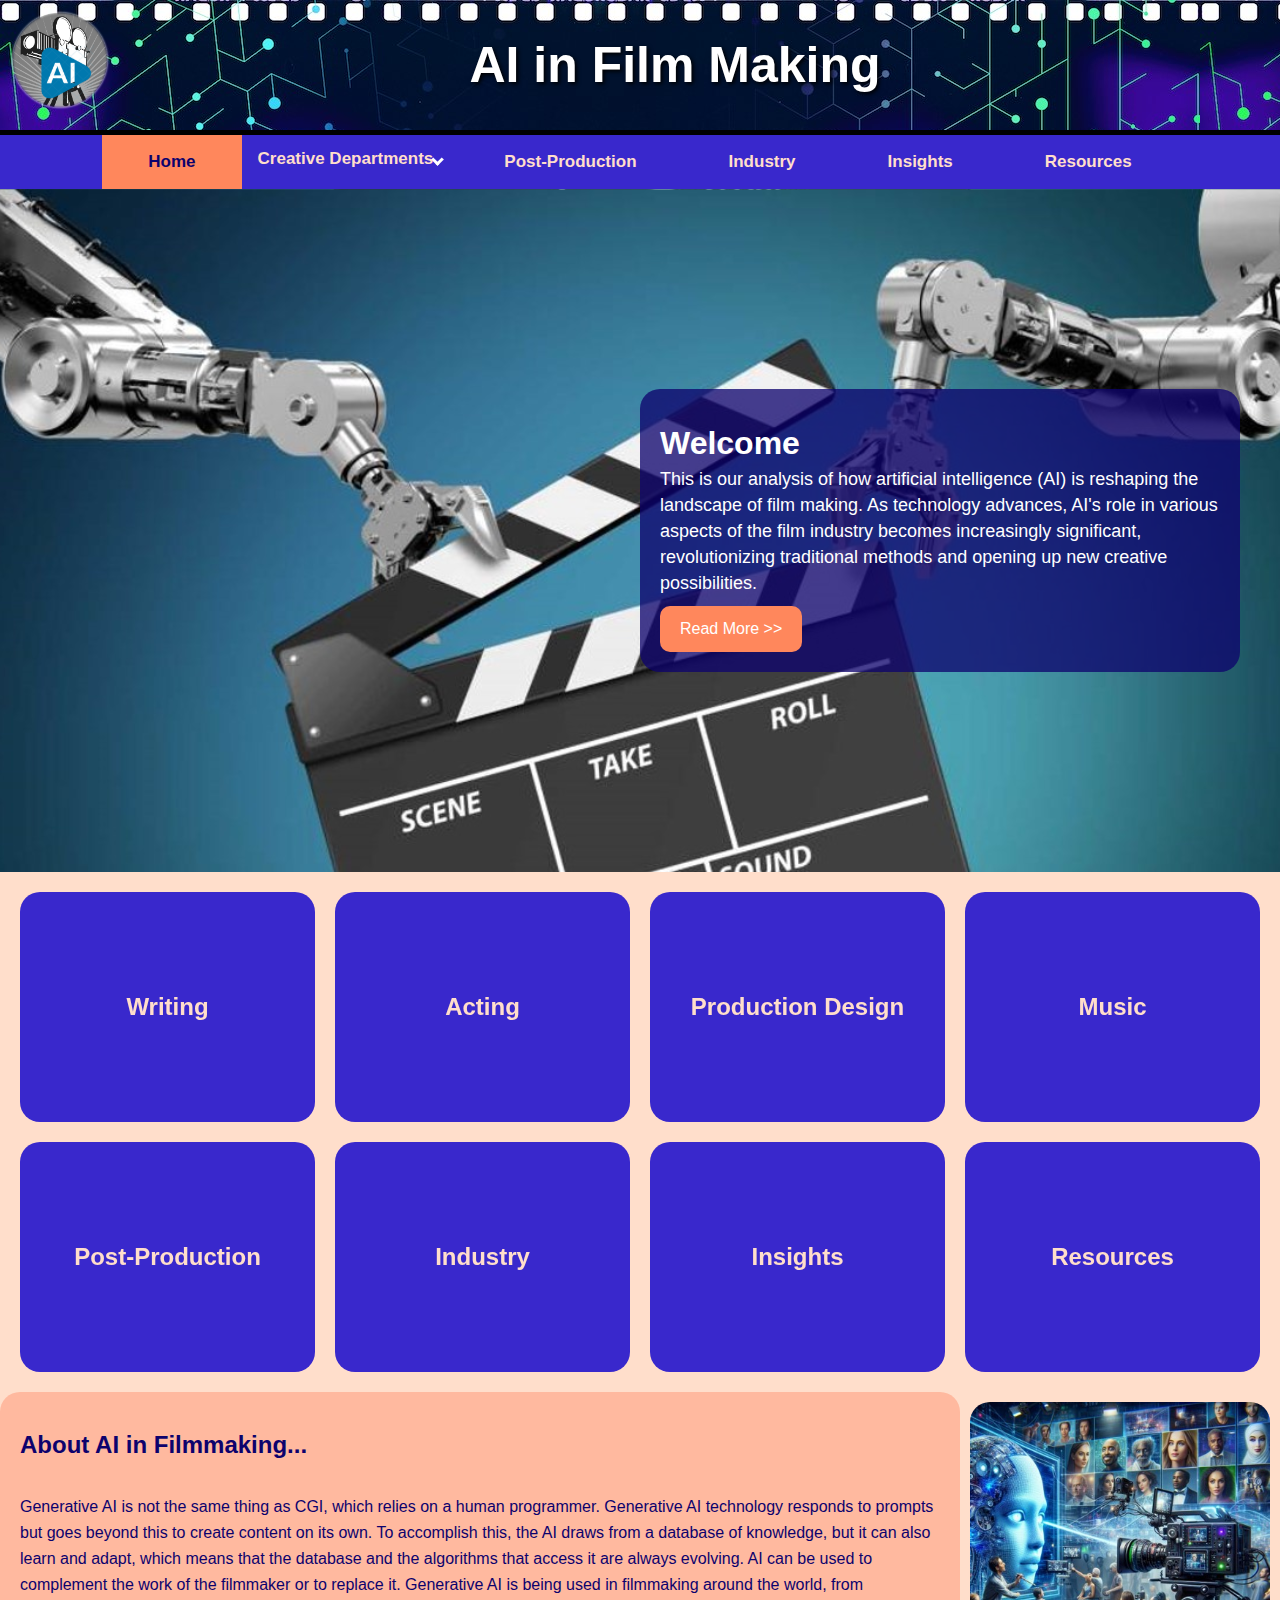
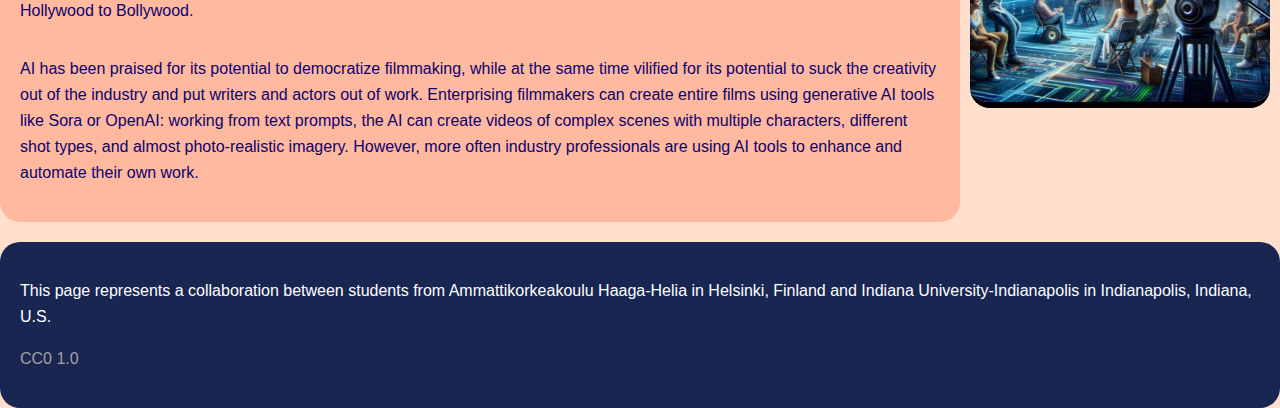
==== index.html @ 067f73f7 "Update index.html" ====
<!DOCTYPE html>
<html lang="en">

<head>
    <meta charset="utf-8">
    <title>AI in Filmmaking - Home Page</title>
    <meta name="description"
        content="Explore how artificial intelligence is revolutionizing the film industry, from advanced storytelling techniques to cutting-edge visual effects. Discover the impact of machine learning, computer vision, and deep learning on film production and audience engagement.">
    <meta name="keywords"
        content="Artificial Intelligence, Film Industry, Film Production, Storytelling, Film Technology, Machine Learning, Computer Vision, Deep Learning, Data Analysis, Visual Effects, Animation, Character Design, Scriptwriting, Editing, Post-production, Audience Engagement, Filmmaking Techniques, Cinematography, Special Effects, Motion Capture">
    <meta name="viewport" content="width=device-width, initial-scale=1, maximum-scale=1">
    <link rel="stylesheet" href="css/style.css">
    <link rel="stylesheet" href="css/menu.css">
    <link rel="stylesheet" href="css/flipbox.css">
    <link rel="shortcut icon" href="images/logo.png" type="image/x-icon">
</head>

<body>
    <div class="main-grid-container parent">
        <header>
            <div><img src="images/logo.png" alt="Temitope Logo" class="logo"></div>
            <h1 class="main-heading">AI in Film Making</h1>
        </header>

        <nav class="navbar" id="myNavbar">
            <a href="javascript:void(0);" class="icon" id="icon" onclick="toggleMenu()">&#9776;</a>

            <a href="index.html" class="active">Home</a>
            <div class="dropdown">
                <button class="dropbtn">Creative Departments<i class="arrow down"></i></button>
                <div class="dropdown-content">
                    <a href="writing.html">Writing/Scripting</a>
                    <a href="acting.html">Acting/Performing</a>
                    <a href="design.html">Production Design</a>
                    <a href="music.html">Music/Soundtracks</a>
                </div>
            </div>
            <a href="production.html">Post-Production</a>
            <a href="industry.html">Industry</a>
            <a href="insight.html">Insights</a>
            <a href="resources.html">Resources</a>
        </nav>
        <div class="banner">
            <div class="text">
                <h1>Welcome</h1>
                <p>This is our analysis of how artificial intelligence (AI) is reshaping the landscape of film
                    making. As technology advances, AI's role in various aspects of the film industry becomes
                    increasingly significant, revolutionizing traditional methods and opening up new creative
                    possibilities.</p>

                <a href="#about" class="link">Read More >></a>
            </div>
        </div>
        <main class="main1" id="about">
            <h2>About AI in Filmmaking...</h2>
            <div class="content">
                <p>
                    Generative AI is not the same thing as CGI, which relies on a human programmer. Generative AI
                    technology
                    responds to prompts but goes beyond this to create content on its own. To accomplish this, the AI
                    draws
                    from a database of knowledge, but it can also learn and adapt, which means that the database and the
                    algorithms that access it are always evolving. AI can be used to complement the work of the
                    filmmaker or
                    to replace it. Generative AI is being used in filmmaking around the world, from Hollywood to
                    Bollywood.

                </p>
                <p>
                    AI has been praised for its potential to democratize filmmaking, while at the same time vilified for
                    its
                    potential to suck the creativity out of the industry and put writers and actors out of work.
                    Enterprising filmmakers can create entire films using generative AI tools like Sora or OpenAI:
                    working
                    from text prompts, the AI can create videos of complex scenes with multiple characters, different
                    shot
                    types, and almost photo-realistic imagery. However, more often industry professionals are using AI
                    tools
                    to enhance and automate their own work.

                </p>
            </div>
        </main>

        <div class="aside1">
            <img src="images/aifilm.jpg" alt="AI and Film">
        </div>

        <div class="section">
            <div class="box">
                <div class="flip-box">
                    <div class="flip-box-inner">
                        <div class="flip-box-front">
                            <h2>Writing</h2>
                        </div>
                        <div class="flip-box-back">
                            <p>Learn how AI tools are assisting writers in generating scripts, analyzing story
                                structures, and predicting audience preferences.
                            </p>
                            <a href="#">Read More</a>
                        </div>
                    </div>
                </div>
                <div class="flip-box">
                    <div class="flip-box-inner">
                        <div class="flip-box-front">
                            <h2>Acting</h2>
                        </div>
                        <div class="flip-box-back">
                            <p>Explore the use of AI in virtual actors, deepfakes, and performance analysis to enhance
                                on-screen performances.</p>
                            <a href="#">Read More</a>
                        </div>
                    </div>
                </div>
                <div class="flip-box">
                    <div class="flip-box-inner">
                        <div class="flip-box-front">
                            <h2>Production Design</h2>
                        </div>
                        <div class="flip-box-back">
                            <p>Delve into how AI is revolutionizing visual effects, and animation, enabling filmmakers
                                to create stunning and immersive worlds.</p>
                            <a href="#">Read More</a>
                        </div>
                    </div>
                </div>
                <div class="flip-box">
                    <div class="flip-box-inner">
                        <div class="flip-box-front">
                            <h2>Music</h2>
                        </div>
                        <div class="flip-box-back">
                            <p>Understand how AI is influencing film scoring, sound design, and music composition,
                                offering new tools for composers and filmmakers.</p>
                            <a href="#">Read More</a>
                        </div>
                    </div>
                </div>
            </div>
            <div class="box">
                <div class="flip-box">
                    <div class="flip-box-inner">
                        <div class="flip-box-front">
                            <h2>Post-Production</h2>
                        </div>
                        <div class="flip-box-back">
                            <p>Learn about AI-powered editing techniques, color grading, and visual enhancements that
                                are changing the post-production process.
                            </p>
                            <a href="#">Read More</a>
                        </div>
                    </div>
                </div>
                <div class="flip-box">
                    <div class="flip-box-inner">
                        <div class="flip-box-front">
                            <h2>Industry</h2>
                        </div>
                        <div class="flip-box-back">
                            <p>Discover how AI is streamlining administrative tasks such as budgeting, scheduling, and
                                distribution</p>
                            <a href="#">Read More</a>
                        </div>
                    </div>
                </div>
                <div class="flip-box">
                    <div class="flip-box-inner">
                        <div class="flip-box-front">
                            <h2>Insights</h2>
                        </div>
                        <div class="flip-box-back">
                            <p>Gain valuable perspectives from industry experts on the current and future impact of AI
                                in film making.
                            </p>
                            <a href="#">Read More</a>
                        </div>
                    </div>
                </div>
                <div class="flip-box">
                    <div class="flip-box-inner">
                        <div class="flip-box-front">
                            <h2>Resources</h2>
                        </div>
                        <div class="flip-box-back">
                            <p>Access a curated list of AI tools, software, and resources for filmmakers interested in
                                integrating AI into their projects.</p>
                            <a href="#">Read More</a>
                        </div>
                    </div>
                </div>
            </div>
        </div>

        <footer class="stretch">
            <p>This page represents a collaboration between students from Ammattikorkeakoulu Haaga-Helia in Helsinki,
                Finland and Indiana University-Indianapolis in Indianapolis, Indiana, U.S.
            </p>
            <p xmlns:cc="http://creativecommons.org/ns#"><a
                    href="https://creativecommons.org/publicdomain/zero/1.0/?ref=chooser-v1" target="_blank"
                    rel="license noopener noreferrer" style="display:inline-block;">CC0 1.0<img
                        style="height:22px!important;margin-left:3px;vertical-align:text-bottom;"
                        src="https://mirrors.creativecommons.org/presskit/icons/cc.svg?ref=chooser-v1" alt=""><img
                        style="height:22px!important;margin-left:3px;vertical-align:text-bottom;"
                        src="https://mirrors.creativecommons.org/presskit/icons/zero.svg?ref=chooser-v1" alt=""></a></p>
        </footer>

    </div>

    <script src="script.js"></script>
</body>


</html>
---- css/style.css ----
* {
    -webkit-box-sizing: border-box;
    -moz-box-sizing: border-box;
    box-sizing: border-box;
}

body {
    padding: 0px;
    margin: 0px;
    background-color: rgb(255, 222, 203);
    font-family: Verdana, Geneva, Tahoma, sans-serif;
    line-height: 26px;
    color: #0D026D;
}

.main-heading {
    font-size: 50px;
}

header {
    grid-area: header;
    background-color: rgb(121, 181, 221);
    padding: 10px;
    border-bottom: 5px solid black;
    background-image: url(../images/header_bg.jpg);
    color: white;
    text-shadow: 2px 2px 4px black;
}

.header-title {
    text-align: center;
}

.header-text {
    text-align: center;
    background-color: #ffb99f;
    border-radius: 20px;
    padding: 20px;
}

nav {
    grid-area: nav;
}

.main1 {
    grid-area: main1;
    padding: 20px;
    background-color: #ffb99f;
    border-radius: 20px;
}

.main2 {
    grid-area: main2;
    padding: 20px;
}

.box,
.content {
    display: flex;
    flex-wrap: wrap;
    justify-content: space-around;
}

.content span {
    font-weight: bold;
    display: block;
}

.content img {
    display: block;
    margin-left: auto;
    margin-right: auto;
    width: 300px;
    border-radius: 20px;

}

.content a {
    color: white;
    text-decoration: none;
}

.half-column {
    width: 48%;
}

.one-third-column,
.one-third {
    width: 31.3%;
}

.response {
    background-color: #83215F;
    color: #FFDECB;
    padding: 20px;
    border-radius: 20px;
}

.two-third-column {
    width: 64.66%;
}

.half-column,
.one-third-column,
.two-third-column {
    background-color: #3928CC;
    color: #FFDECB;
    margin-top: 20px;
    margin-bottom: 20px;
    border-radius: 20px;
    padding: 20px;
}

.banner {
    grid-area: banner;
    background-color: white;

    background-image: url('../images/banner.jpg');
    background-size: cover;
    background-position: center;
    color: #fff;
    padding: 200px 40px;
}

.banner .text {
    width: 50%;
    float: right;
    padding: 20px;
    border-radius: 20px;
    background-color: #0D026Dc2;
    /* Adjust as needed */
}

.banner .text h1 {
    font-size: 32px;
    margin-bottom: 10px;
}

.banner .text p {
    font-size: 18px;
    margin: 0;
}

.content_img img {
    width: 90%;
    max-width: 300px;
}

.content_img {
    text-align: center;
}

.aside1 {
    grid-area: aside;
    padding: 10px;
}

.aside1 img {
    width: 300px;
    min-width: 100%;
    border-bottom: 6px solid black;
    border-radius: 20px;
}

.section {
    grid-area: section;
    color: white;
    padding: 10px;
}


footer {
    grid-area: footer;
    background-color: rgb(25, 38, 82);
    color: white;
    padding: 20px;
    margin-top: 20px;
    border-radius: 20px;
}

.main-grid-container {
    display: grid;
    grid-template-areas:
        'header header header header header header'
        'nav nav nav nav nav nav'
        'banner banner banner banner banner banner'
        'main2 main2 main2 main2 main2 main2'
        'section section section section section section'
        'main1 main1 main1 main1 aside aside'
        'footer footer footer footer footer footer';
    grid-gap: .0em;

    max-width: 1400px;
    width: 100%;
    /* GIVE CONTAINER A WIDTH AND MARGINS IF YOU DO NOT WANT FULL SCREEN */
    margin: auto;
}

header div {
    float: left;
}

.link {
    display: inline-block;
    padding: 10px 20px;
    background-color: #FF875C;
    color: white;
    border-radius: 10px;
    text-decoration: none;
    margin-top: 10px;
}

.logo {
    height: 100px;
    border-radius: 100%;
}

header h1 {
    text-align: center;
    font-size: 50px;
    margin: 0px;
    padding: 30px;
    line-height: 50px;
}

.section-image {
    text-align: center;
}

.section-image img {
    border-radius: 20px;
    height: 350px;
    margin: 0px 20px;
}


footer a {
    color: rgb(161, 161, 161);
    border-radius: 10px;
    text-decoration: none;
}



/*FIRST BREAK POINT === tablet */
@media only screen and (max-width : 900px) {

    .main-grid-container {
        display: grid;
        grid-template-areas:
            'header header header header header header'
            'nav nav nav nav nav nav'
            'banner banner banner banner banner banner'
            'main2 main2 main2 main2 main2 main2'
            'section section section section section section'
            'main1 main1 main1 main1 main1 main1'
            'aside aside aside aside aside aside'
            'footer footer footer footer footer footer';
        grid-gap: .0em;
    }

    .logo {
        float: none;
        height: 100px;
    }

    header div {
        text-align: center;
        width: 100%;
        float: none;
    }

    header h1 {
        font-size: 30px;
        padding: 5px;
    }

    .aside2 {
        text-align: center;
    }

    .banner .text {
        width: 70%;
    }

    .banner .text h1 {
        font-size: 30px;
    }

    .banner .text p {
        font-size: 18px;
    }

    .half-column,
    .one-third-column,
    .two-third-column {
        width: 100%;
    }

}

/*SECOND BREAK POINT === mobile */
@media only screen and (max-width : 600px) {

    .main-grid-container {
        display: grid;
        grid-template-areas:
            'header header header header header header'
            'nav nav nav nav nav nav'
            'banner banner banner banner banner banner'
            'main2 main2 main2 main2 main2 main2'
            'section section section section section section'
            'main1 main1 main1 main1 main1 main1'
            'aside aside aside aside aside aside'
            'footer footer footer footer footer footer';
        grid-gap: .0em;
    }

    .banner .text {
        width: 80%;
    }

    .banner .text h1 {
        font-size: 28px;
    }

    .banner .text p {
        font-size: 16px;
    }

    .section-image img {
        width: 100%;
        margin: 0px 0px;
        height: auto;
    }
}
---- css/menu.css ----
.navbar {
           background-color: rgb(57, 40, 204);
           overflow: hidden;
           display: flex;
           /* Use flexbox */
           justify-content: center;
           /* Center content horizontally */
       }

       /* Style the links inside the navigation bar */
       .navbar a {
           float: left;
           display: block;
           color: #FFDECB;
           font-weight: bold;
           text-align: center;
           padding: 14px 46px;
           text-decoration: none;
           font-size: 17px;
       }

       /* Add an active class to highlight the current page */
       .active {
           background-color: #FF875C !important;
           color: #0D026D !important;
       }

       .navbar a:hover,
       .dropdown:hover .dropbtn {
           background-color: #FF875C;
           color: #0D026D;
       }

       /* Hide the link that should open and close the navbar on small screens */
       .navbar .icon {
           display: none;
       }

       /* Dropdown container - needed to position the dropdown content */
       .dropdown {
           float: left;
           overflow: hidden;
       }

       /* Style the dropdown button to fit inside the navbar */
       .dropdown .dropbtn {
           font-size: 17px;
           border: none;
           outline: none;
           color: #FFDECB;
           font-weight: bold;
           padding: 14px 16px;
           background-color: inherit;
           font-family: inherit;
           margin: 0;
           cursor: pointer;
       }

       /* Style the dropdown content (hidden by default) */
       .dropdown-content {
           display: none;
           position: absolute;
           background-color: #f9f9f9;
           min-width: 160px;
           box-shadow: 0px 8px 16px 0px rgba(0, 0, 0, 0.2);
           z-index: 1;
       }

       /* Style the links inside the dropdown */
       .dropdown-content a {
           float: none;
           color: black;
           padding: 12px 16px;
           text-decoration: none;
           display: block;
           text-align: left;
       }

       /* Add a grey background to dropdown links on hover */
       .dropdown-content a:hover,
       .dropdown-content a.active {
           background-color: #ddd;
           color: black;
       }

       /* Show the dropdown menu when the user moves the mouse over the dropdown button */
       .dropdown:hover .dropdown-content {
           display: block;
       }

       /* When the screen is less than 600 pixels wide, hide all links, except for the first one ("Home"). Show the link that contains should open and close the navbar (.icon) */
       @media screen and (max-width: 900px) {

           .navbar {
               display: block;
               position: fixed;
               justify-content: left;
           }

           .navbar a,
           .dropdown .dropbtn {
               display: none;
           }

           .navbar a.icon {
               float: right;
               display: block;
           }

           .navbar a.icon {
               background-color: none !important;
           }

           /* The "responsive" class is added to the navbar with JavaScript when the user clicks on the icon. This class makes the navbar look good on small screens (display the links vertically instead of horizontally) */
           .navbar.responsive {
               position: fixed;
               width: 100%;
           }

           .navbar.responsive a.icon {
               position: absolute;
               left: 0;
               top: 0;
           }

           .navbar.responsive a {
               float: none;
               display: block;
               text-align: center;
           }

           .navbar.responsive .dropdown {
               float: none;
           }

           .navbar.responsive .dropdown-content {
               position: relative;
               text-align: center;
           }

           .navbar.responsive .dropdown .dropbtn {
               display: block;
               width: 100%;
               height: max-content;
               text-align: center;
           }
       }

       .arrow {
           border: solid white;
           border-width: 0 3px 3px 0;
           display: inline-block;
           padding: 3px;
       }

       .down {
           transform: rotate(45deg);
           -webkit-transform: rotate(45deg);
       }
---- css/flipbox.css ----
.flip-box {
    background-color: transparent;
    width: 25%;
    height: 250px;
    perspective: 1000px;
    /* Add some perspective to the flip box */
    padding: 10px;
    cursor: pointer;
}

.flip-box-inner {
    position: relative;
    width: 100%;
    height: 100%;
    text-align: center;
    transition: transform 0.8s;
    transform-style: preserve-3d;
}

.flip-box:hover .flip-box-inner {
    transform: rotateY(180deg);
}

.flip-box-front,
.flip-box-back {
    position: absolute;
    width: 100%;
    height: 100%;
    backface-visibility: hidden;
    border-radius: 20px;
    padding: 10px;
}

.flip-box-front {
    background-color: #3928CC;
    color: #FFDECB;
    display: flex;
    justify-content: center;
    /* Center horizontally */
    align-items: center;
    /* Center vertically */
}

.flip-box-back {
    background-color: #83215F;
    color: #FFDECB;
    transform: rotateY(180deg);
}

.flip-box-back a {
    display: inline-block;
    padding: 10px 20px;
    border-radius: 10px;
    background-color: #FFDECB;
    color: #0D026D;
    text-decoration: none;
}

.flip-box-back a:hover {
    display: inline-block;
    padding: 10px 20px;
    border-radius: 10px;
    background-color: #0D026D;
    color: #FFDECB;
    text-decoration: none;
}

/* Media query for iPad  */
@media screen and (max-width: 900px) {
    .flip-box {
        width: 50%;
        /* 2 boxes per row for iPad */
    }
}

/* Media query for mobile */
@media screen and (max-width: 600px) {
    .flip-box {
        width: 100%;
        /* 1 box per row for mobile */
    }
}
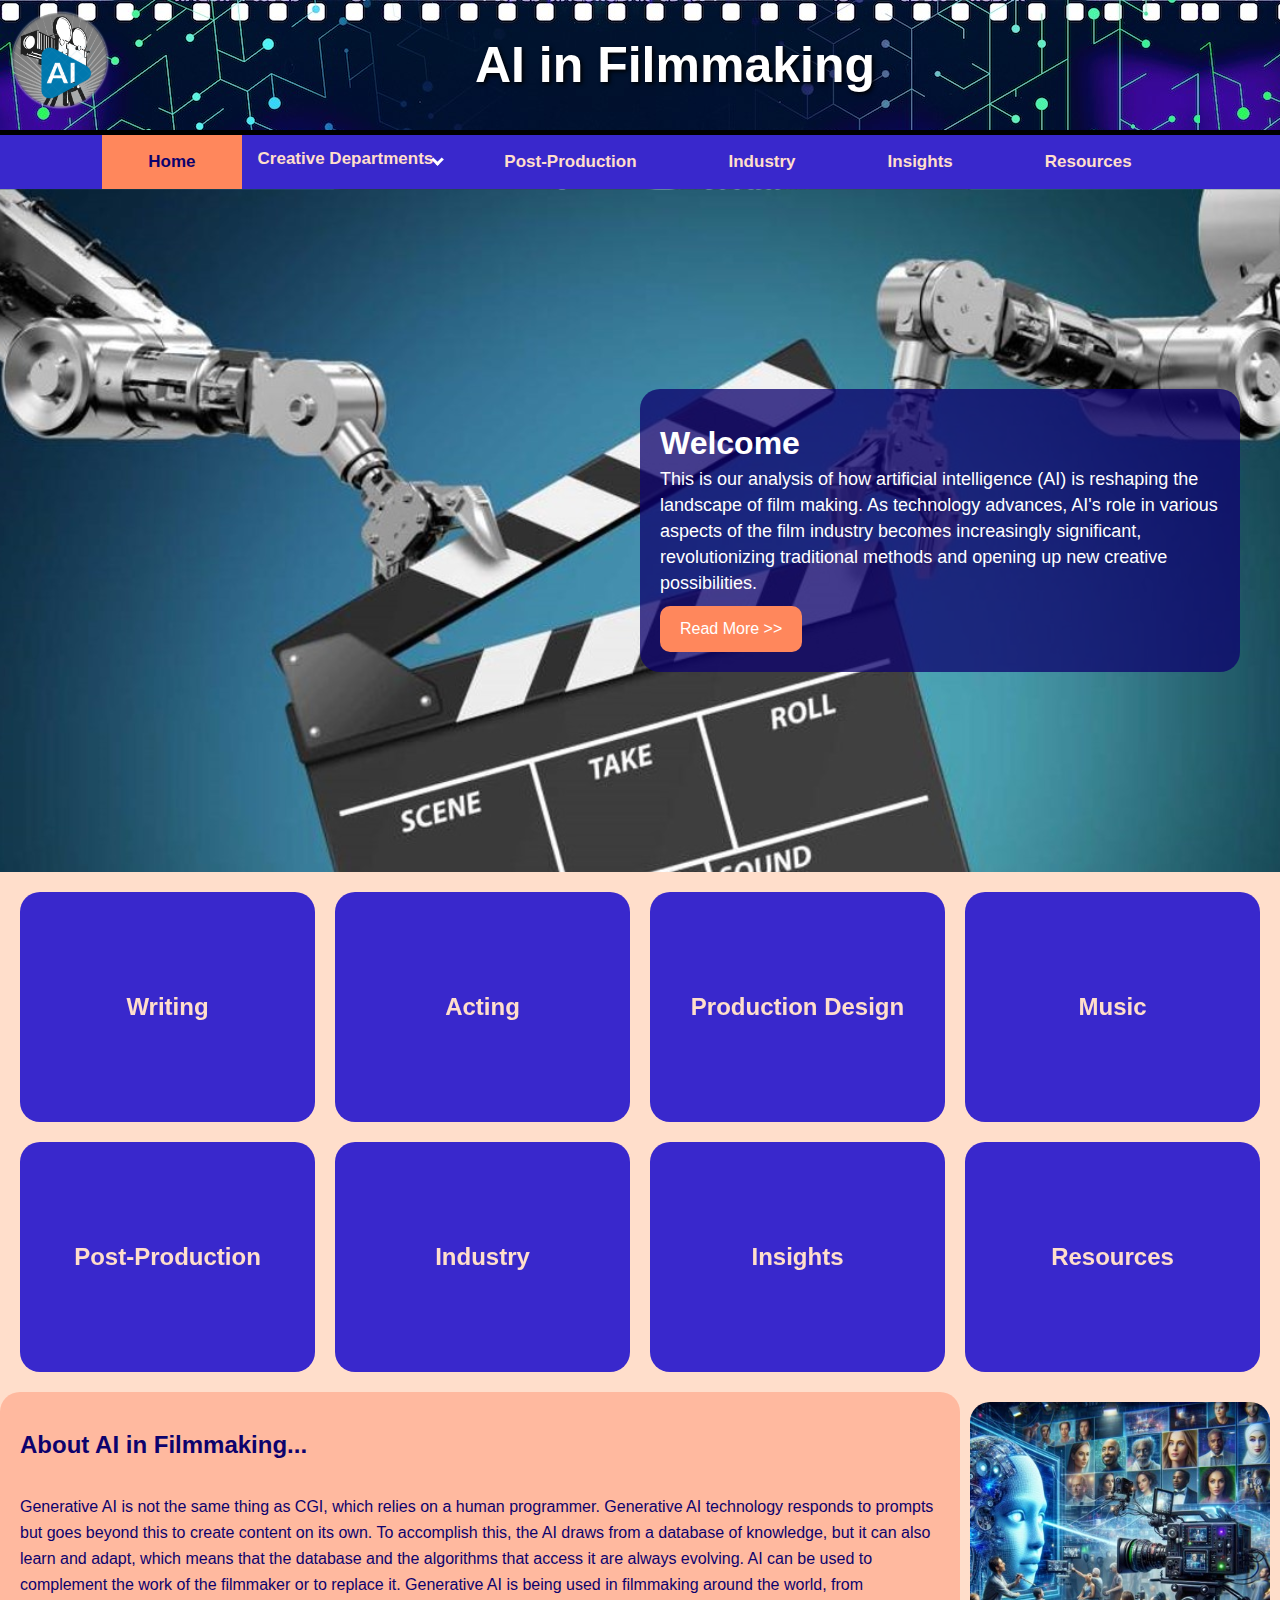
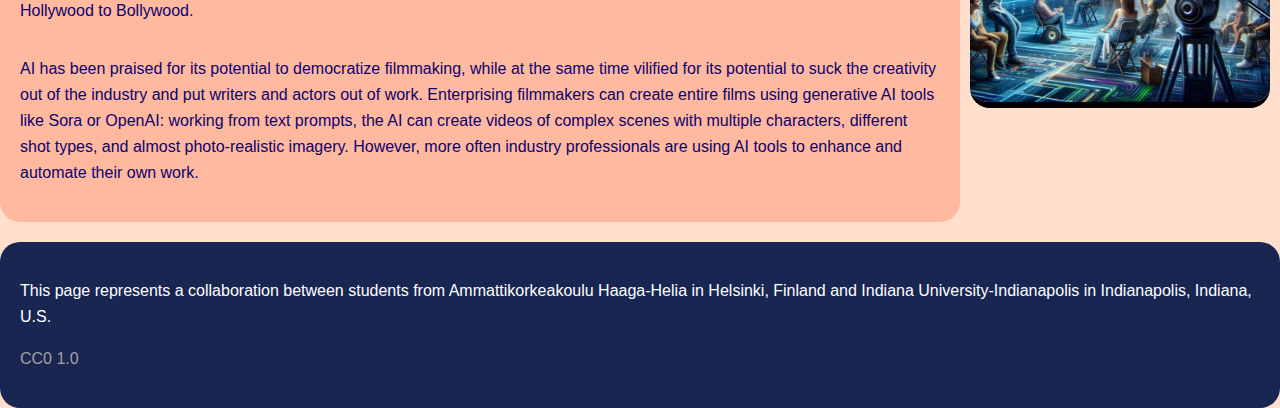
==== commit e6818323: "Update index.html" ====
--- a/index.html
+++ b/index.html
@@ -19,7 +19,7 @@
     <div class="main-grid-container parent">
         <header>
             <div><img src="images/logo.png" alt="Temitope Logo" class="logo"></div>
-            <h1 class="main-heading">AI in Film Making</h1>
+            <h1 class="main-heading">AI in Filmmaking</h1>
         </header>
 
         <nav class="navbar" id="myNavbar">
@@ -29,10 +29,10 @@
             <div class="dropdown">
                 <button class="dropbtn">Creative Departments<i class="arrow down"></i></button>
                 <div class="dropdown-content">
-                    <a href="writing.html">Writing/Scripting</a>
-                    <a href="acting.html">Acting/Performing</a>
+                    <a href="writing.html">Writing</a>
+                    <a href="acting.html">Acting</a>
                     <a href="design.html">Production Design</a>
-                    <a href="music.html">Music/Soundtracks</a>
+                    <a href="music.html">Music</a>
                 </div>
             </div>
             <a href="production.html">Post-Production</a>
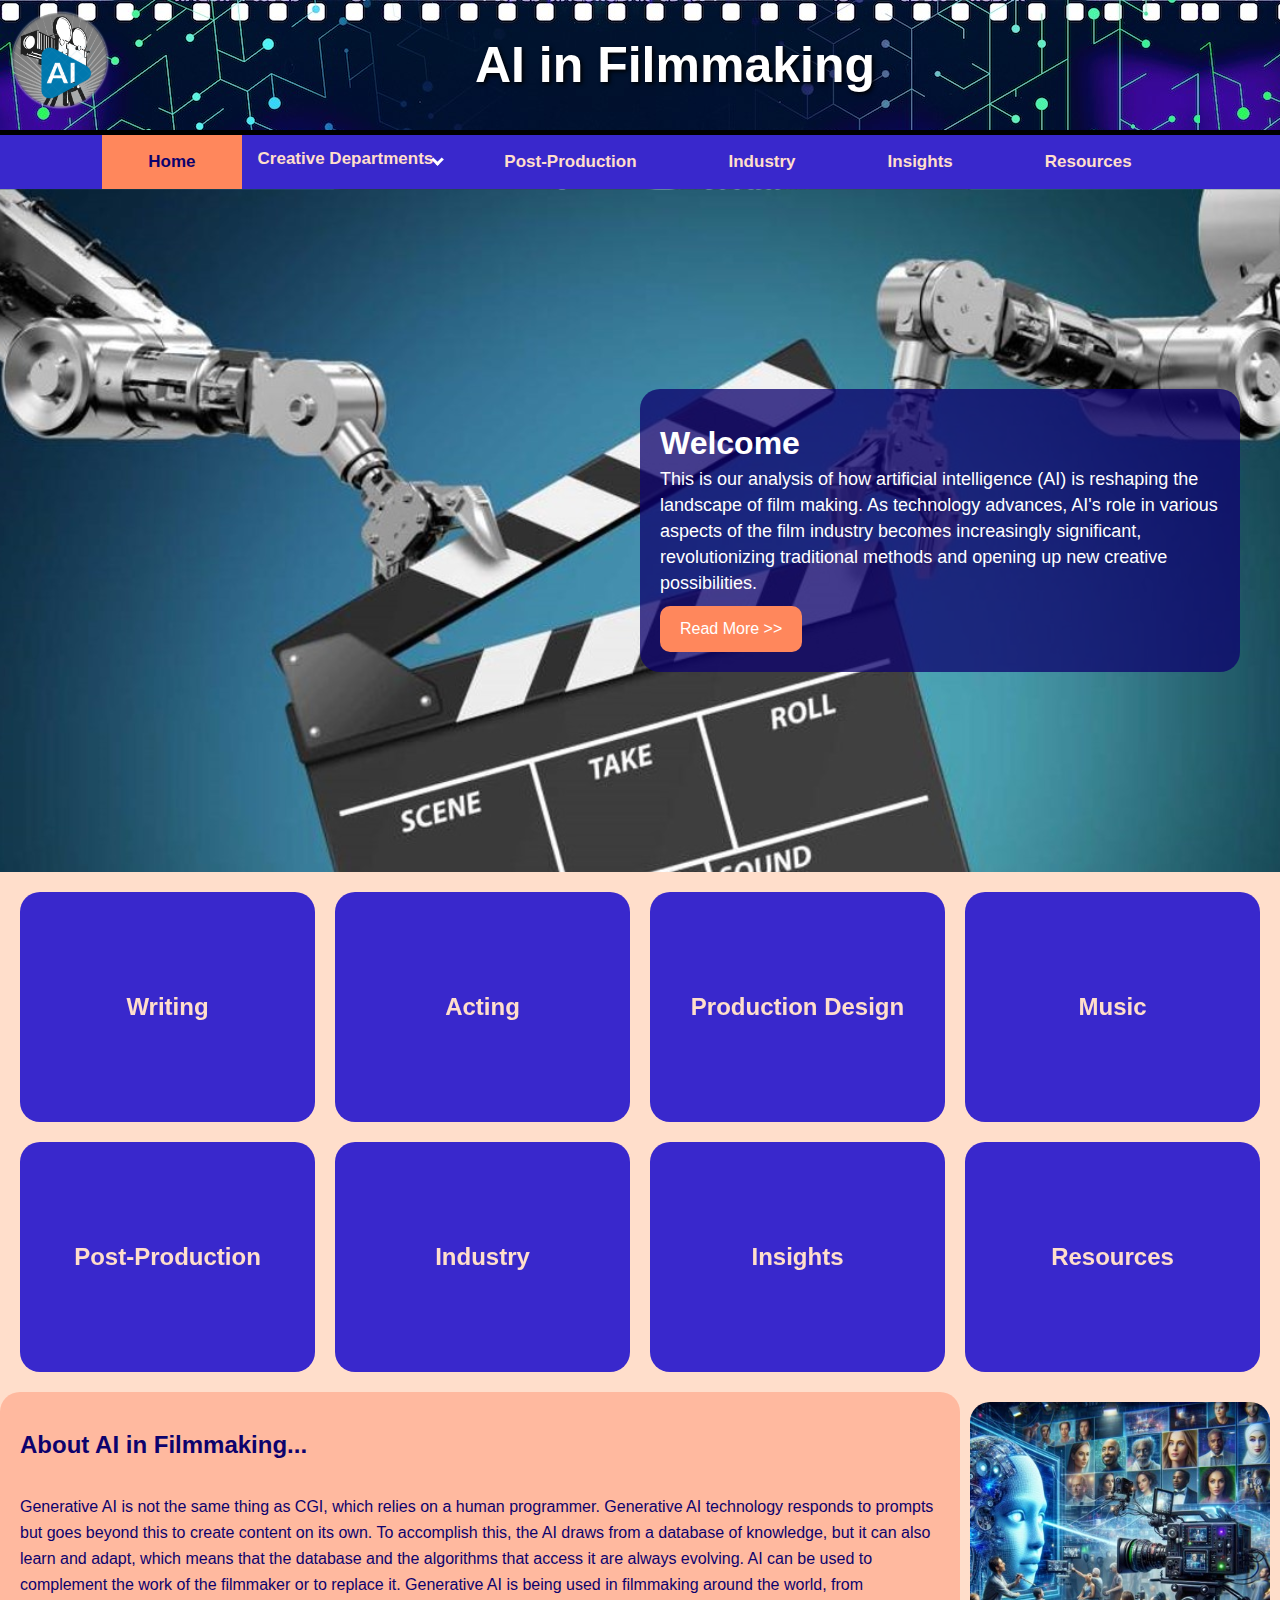
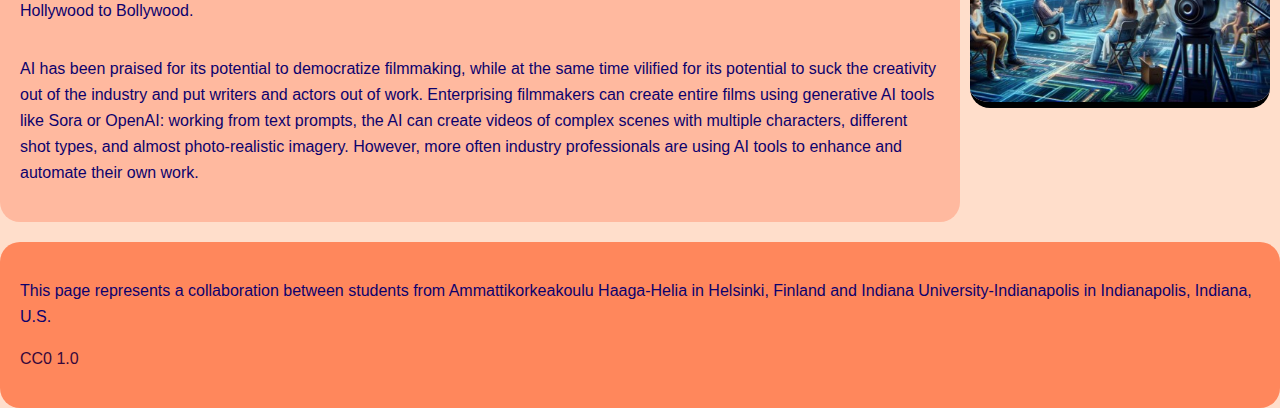
==== commit 36202bd8: "Update index.html" ====
--- a/index.html
+++ b/index.html
@@ -97,7 +97,7 @@
                             <p>Learn how AI tools are assisting writers in generating scripts, analyzing story
                                 structures, and predicting audience preferences.
                             </p>
-                            <a href="#">Read More</a>
+                            <a href="writing.html">Read More</a>
                         </div>
                     </div>
                 </div>
@@ -109,7 +109,7 @@
                         <div class="flip-box-back">
                             <p>Explore the use of AI in virtual actors, deepfakes, and performance analysis to enhance
                                 on-screen performances.</p>
-                            <a href="#">Read More</a>
+                            <a href="acting.html">Read More</a>
                         </div>
                     </div>
                 </div>
@@ -121,7 +121,7 @@
                         <div class="flip-box-back">
                             <p>Delve into how AI is revolutionizing visual effects, and animation, enabling filmmakers
                                 to create stunning and immersive worlds.</p>
-                            <a href="#">Read More</a>
+                            <a href="design.html">Read More</a>
                         </div>
                     </div>
                 </div>
@@ -133,7 +133,7 @@
                         <div class="flip-box-back">
                             <p>Understand how AI is influencing film scoring, sound design, and music composition,
                                 offering new tools for composers and filmmakers.</p>
-                            <a href="#">Read More</a>
+                            <a href="music.html">Read More</a>
                         </div>
                     </div>
                 </div>
@@ -148,7 +148,7 @@
                             <p>Learn about AI-powered editing techniques, color grading, and visual enhancements that
                                 are changing the post-production process.
                             </p>
-                            <a href="#">Read More</a>
+                            <a href="production.html">Read More</a>
                         </div>
                     </div>
                 </div>
@@ -160,7 +160,7 @@
                         <div class="flip-box-back">
                             <p>Discover how AI is streamlining administrative tasks such as budgeting, scheduling, and
                                 distribution</p>
-                            <a href="#">Read More</a>
+                            <a href="industry.html">Read More</a>
                         </div>
                     </div>
                 </div>
@@ -173,7 +173,7 @@
                             <p>Gain valuable perspectives from industry experts on the current and future impact of AI
                                 in film making.
                             </p>
-                            <a href="#">Read More</a>
+                            <a href="insight.html">Read More</a>
                         </div>
                     </div>
                 </div>
@@ -185,7 +185,7 @@
                         <div class="flip-box-back">
                             <p>Access a curated list of AI tools, software, and resources for filmmakers interested in
                                 integrating AI into their projects.</p>
-                            <a href="#">Read More</a>
+                            <a href="resources.html">Read More</a>
                         </div>
                     </div>
                 </div>
--- a/css/style.css
+++ b/css/style.css
@@ -171,8 +171,8 @@
 
 footer {
     grid-area: footer;
-    background-color: rgb(25, 38, 82);
-    color: white;
+    background-color: rgb(255, 135, 92);
+    color: rgb(13, 2, 109);
     padding: 20px;
     margin-top: 20px;
     border-radius: 20px;
@@ -235,7 +235,7 @@
 
 
 footer a {
-    color: rgb(161, 161, 161);
+    color: rgb(55, 7, 59);
     border-radius: 10px;
     text-decoration: none;
 }
@@ -333,4 +333,4 @@
         margin: 0px 0px;
         height: auto;
     }
-}+}
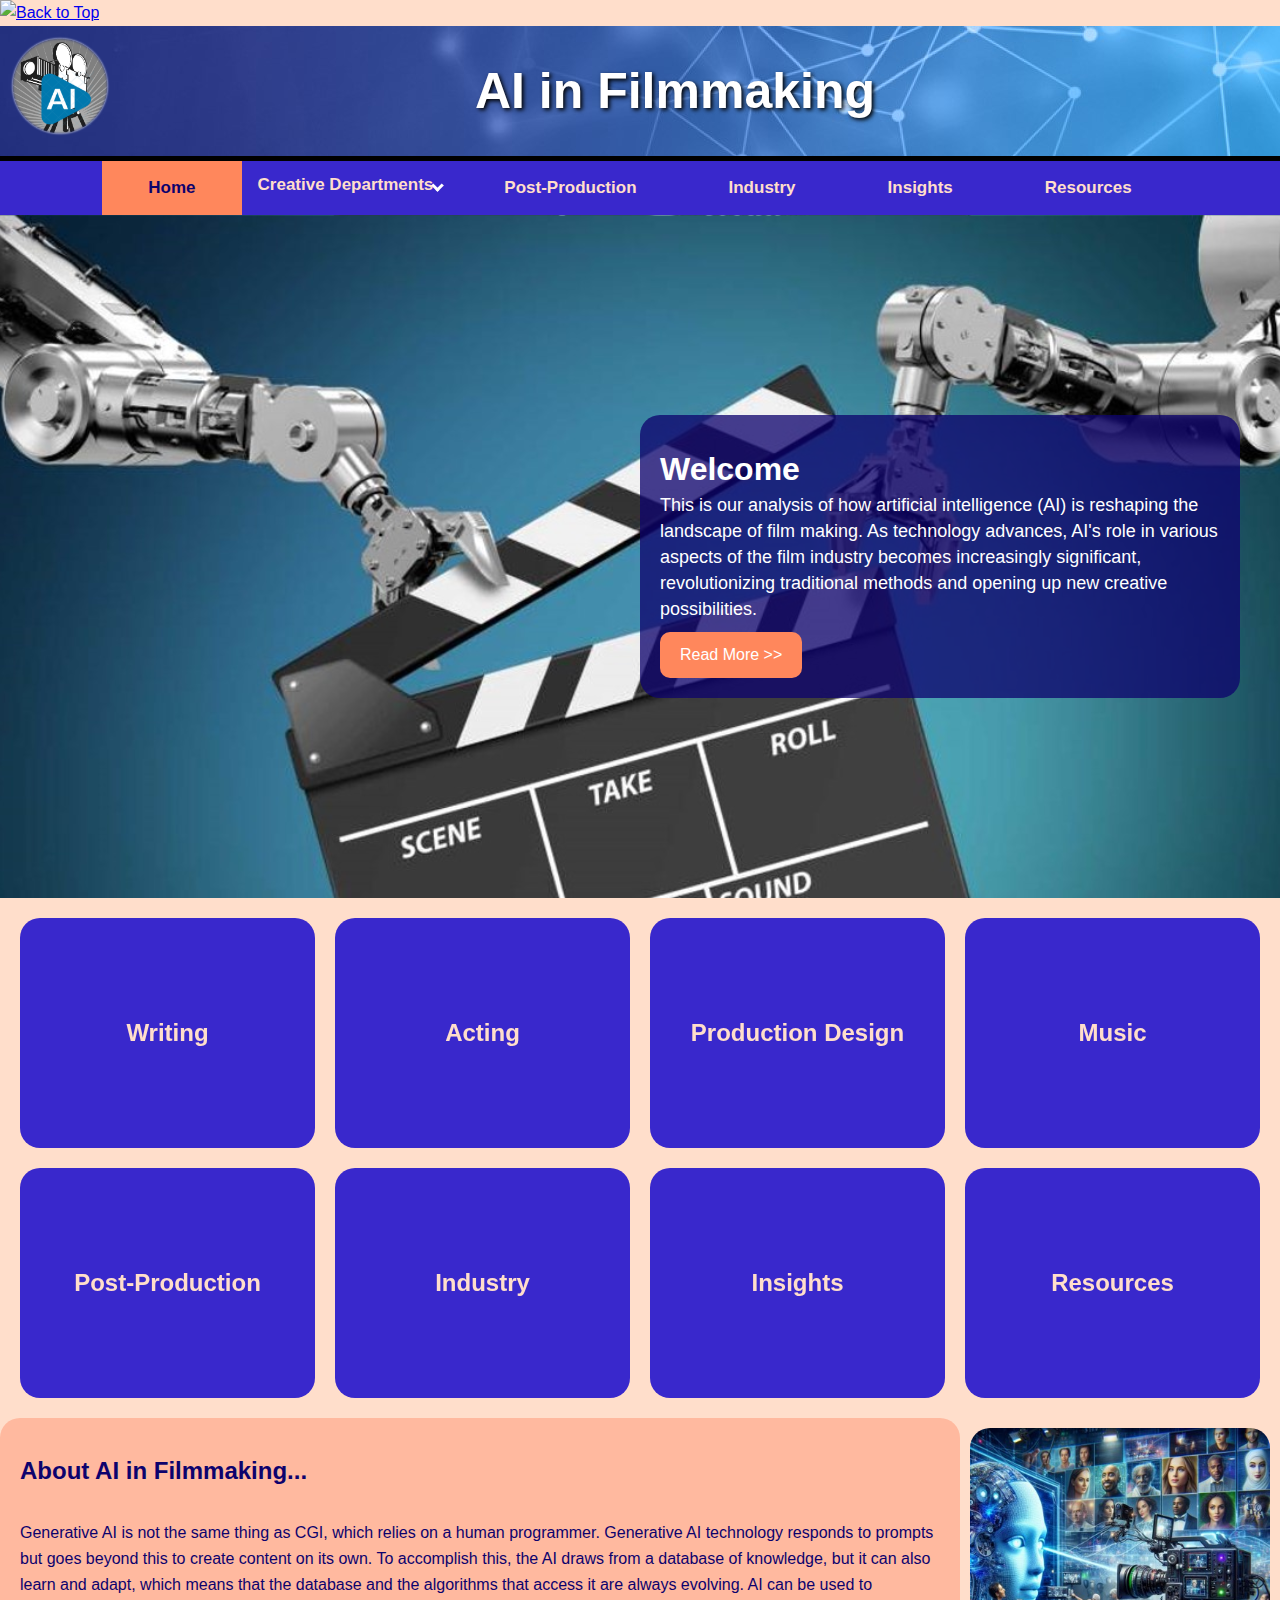
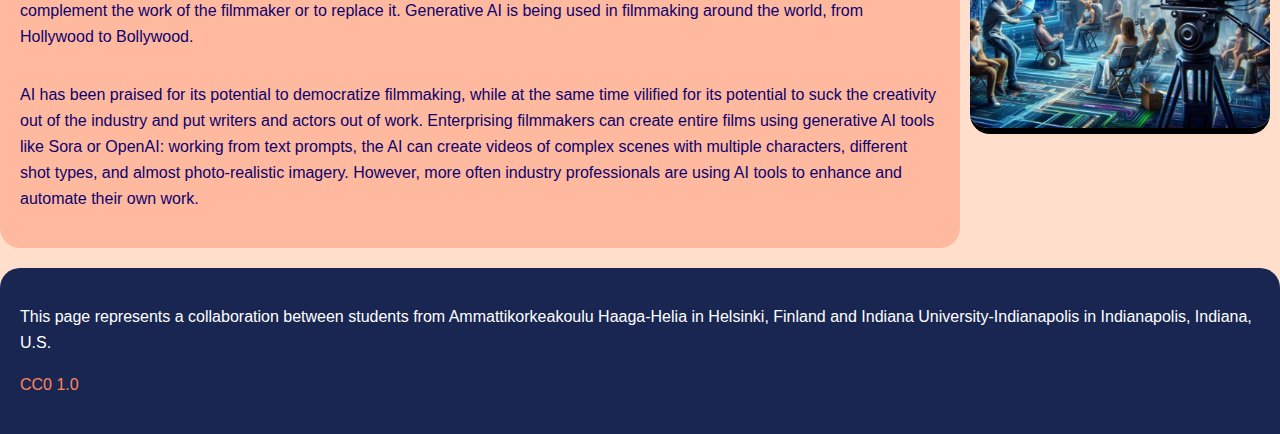
==== commit 03658888: "Add files via upload" ====
--- a/index.html
+++ b/index.html
@@ -16,6 +16,9 @@
 </head>
 
 <body>
+    <div id="top"></div>
+    <a href="#top" id="backToTop"><img src="images/back-to-the-top.png" alt="Back to Top"></a>
+
     <div class="main-grid-container parent">
         <header>
             <div><img src="images/logo.png" alt="Temitope Logo" class="logo"></div>
@@ -211,4 +214,4 @@
 </body>
 
 
-</html>
+</html>--- a/css/style.css
+++ b/css/style.css
@@ -1,6 +1,4 @@
 * {
-    -webkit-box-sizing: border-box;
-    -moz-box-sizing: border-box;
     box-sizing: border-box;
 }
 
@@ -40,6 +38,7 @@
 
 nav {
     grid-area: nav;
+    z-index: 1;
 }
 
 .main1 {
@@ -59,6 +58,7 @@
     display: flex;
     flex-wrap: wrap;
     justify-content: space-around;
+    z-index: 2;
 }
 
 .content span {
@@ -77,7 +77,6 @@
 
 .content a {
     color: white;
-    text-decoration: none;
 }
 
 .half-column {
@@ -94,6 +93,11 @@
     color: #FFDECB;
     padding: 20px;
     border-radius: 20px;
+}
+
+.response a {
+    color: white;
+    text-decoration: underline;
 }
 
 .two-third-column {
@@ -169,13 +173,18 @@
 }
 
 
+
 footer {
     grid-area: footer;
-    background-color: rgb(255, 135, 92);
-    color: rgb(13, 2, 109);
+    background-color: rgb(25, 38, 82);
+    color: white;
     padding: 20px;
     margin-top: 20px;
-    border-radius: 20px;
+    border-radius: 20px 20px 0px 0px;
+}
+
+footer a {
+    color: #FF875C !important;
 }
 
 .main-grid-container {
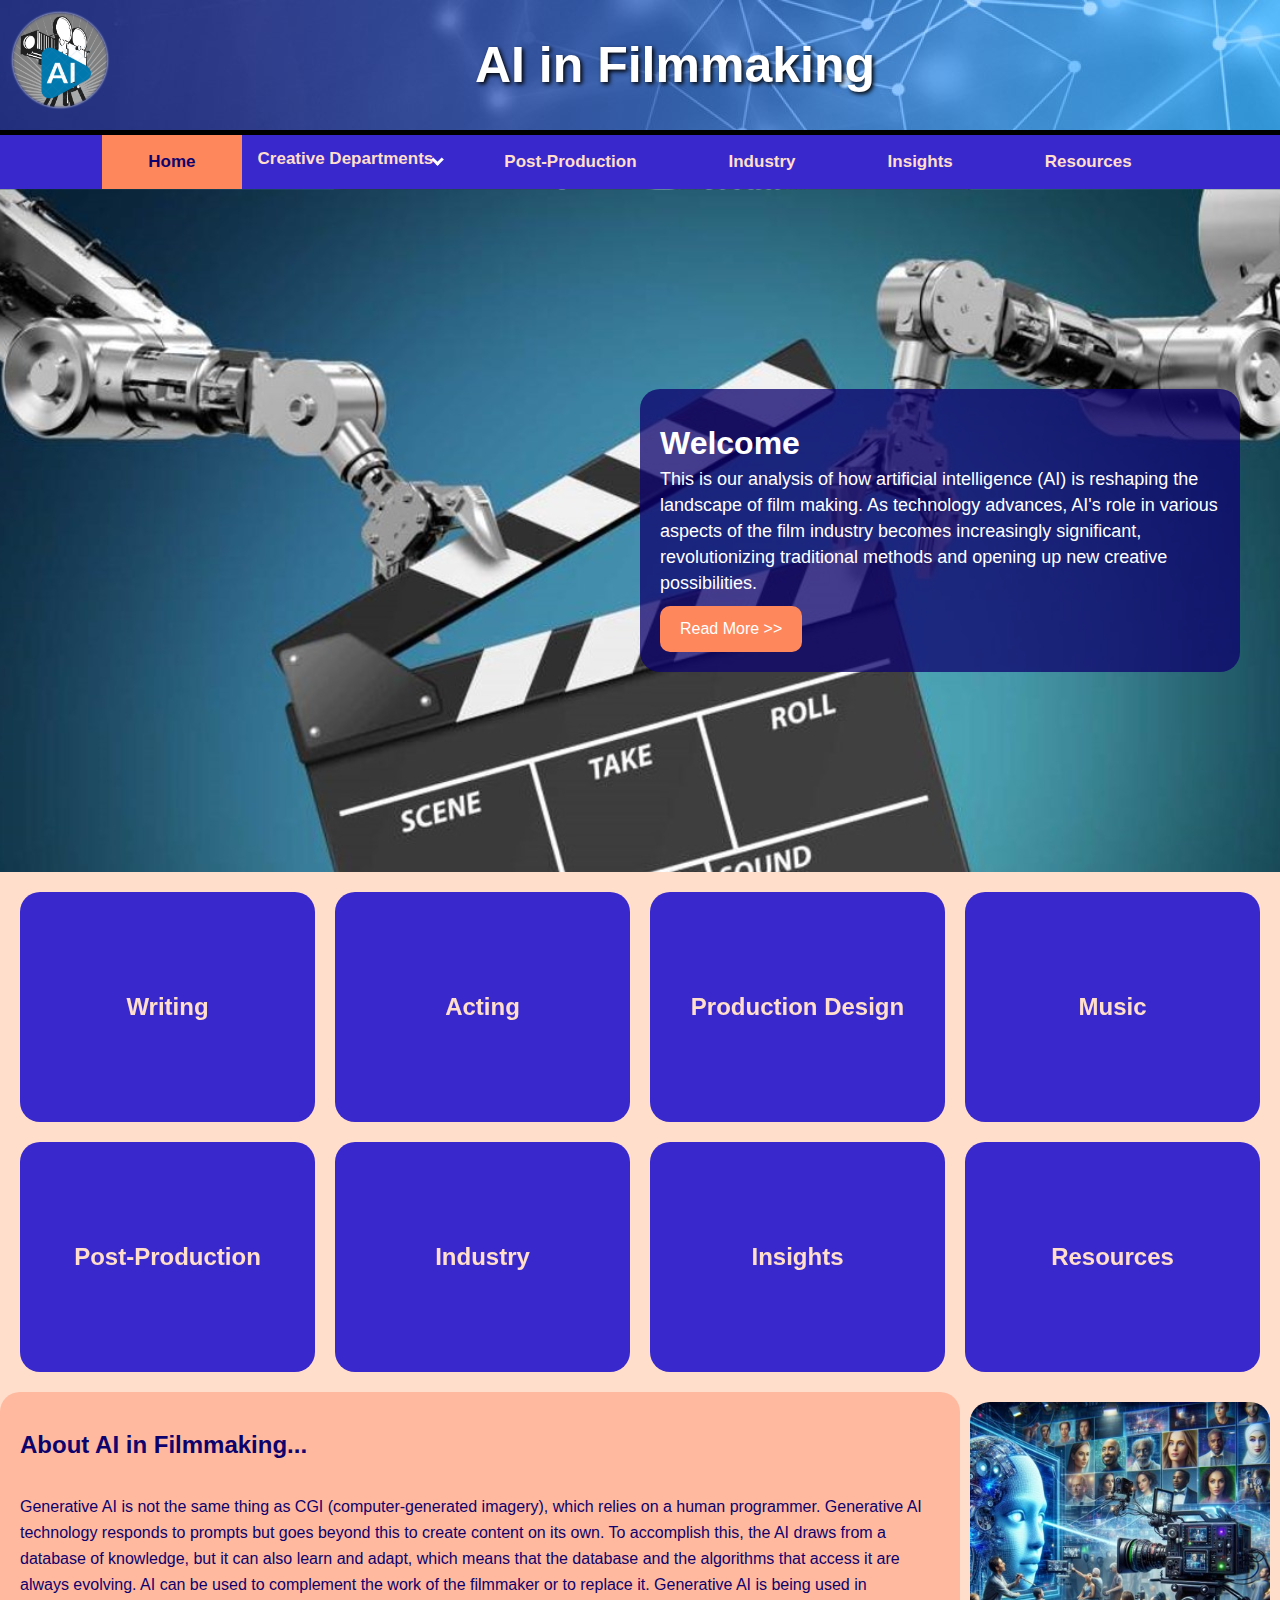
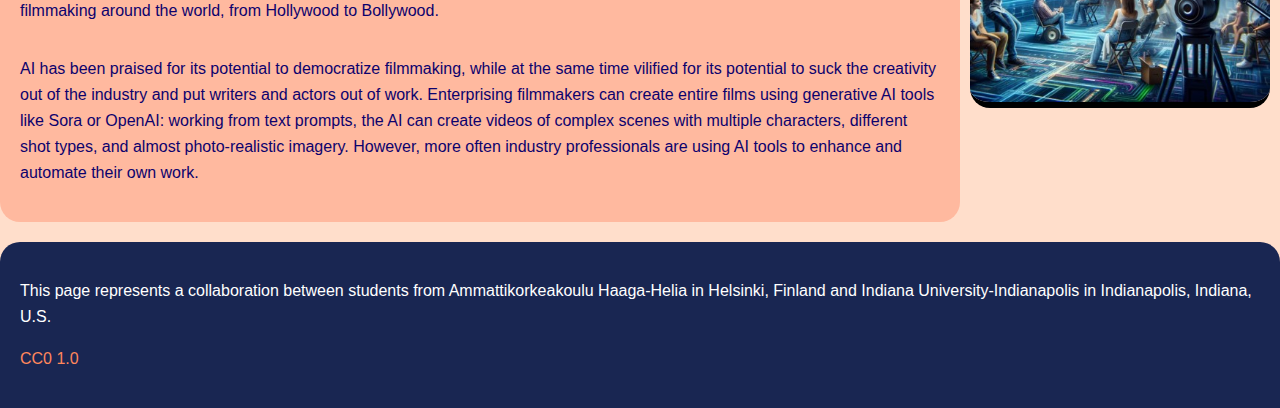
==== commit 195e64f8: "Update index.html" ====
--- a/index.html
+++ b/index.html
@@ -58,7 +58,7 @@
             <h2>About AI in Filmmaking...</h2>
             <div class="content">
                 <p>
-                    Generative AI is not the same thing as CGI, which relies on a human programmer. Generative AI
+                    Generative AI is not the same thing as CGI (computer-generated imagery), which relies on a human programmer. Generative AI
                     technology
                     responds to prompts but goes beyond this to create content on its own. To accomplish this, the AI
                     draws
@@ -214,4 +214,4 @@
 </body>
 
 
-</html>+</html>
--- a/css/style.css
+++ b/css/style.css
@@ -171,7 +171,6 @@
     color: white;
     padding: 10px;
 }
-
 
 
 footer {
@@ -250,6 +249,25 @@
 }
 
 
+#backToTop {
+    display: none;
+    position: fixed;
+    bottom: 20px;
+    right: 20px;
+    color: #fff;
+    padding: 0px 0px;
+    text-decoration: none;
+    transition: opacity 0.3s;
+}
+
+#backToTop img {
+    width: 70px;
+    transition: opacity 0.3s;
+}
+
+#backToTop.show {
+    display: block;
+}
 
 /*FIRST BREAK POINT === tablet */
 @media only screen and (max-width : 900px) {
@@ -342,4 +360,4 @@
         margin: 0px 0px;
         height: auto;
     }
-}
+}--- a/css/flipbox.css
+++ b/css/flipbox.css
@@ -65,18 +65,78 @@
     text-decoration: none;
 }
 
-/* Media query for iPad  */
+
 @media screen and (max-width: 900px) {
     .flip-box {
+        background-color: transparent;
         width: 50%;
-        /* 2 boxes per row for iPad */
+        height: auto;
+        perspective: 1000px;
+        /* Add some perspective to the flip box */
+        padding: 10px;
+        cursor: auto;
+    }
+
+    .flip-box-inner {
+        position: static;
+        width: 100%;
+        height: auto;
+        text-align: center;
+        transition: none;
+        transform-style: unset;
+    }
+
+    .flip-box:hover .flip-box-inner {
+        transform: none;
+    }
+
+    .flip-box-front,
+    .flip-box-back {
+        position: static;
+        width: 100%;
+        height: auto;
+        backface-visibility: visible;
+    }
+
+    .flip-box-front {
+        background-color: #3928CC;
+        color: #FFDECB;
+        display: flex;
+        justify-content: center;
+        /* Center horizontally */
+        align-items: center;
+        /* Center vertically */
+        border-radius: 20px 20px 0px 0px;
+    }
+
+    .flip-box-back {
+        background-color: #83215F;
+        color: #FFDECB;
+        transform: unset;
+        border-radius: 0px 0px 20px 20px;
+    }
+
+    .flip-box-back a {
+        display: inline-block;
+        padding: 10px 20px;
+        border-radius: 10px;
+        background-color: #FFDECB;
+        color: #0D026D;
+        text-decoration: none;
+    }
+
+    .flip-box-back a:hover {
+        display: inline-block;
+        padding: 10px 20px;
+        border-radius: 10px;
+        background-color: #0D026D;
+        color: #FFDECB;
+        text-decoration: none;
     }
 }
 
-/* Media query for mobile */
 @media screen and (max-width: 600px) {
     .flip-box {
         width: 100%;
-        /* 1 box per row for mobile */
     }
 }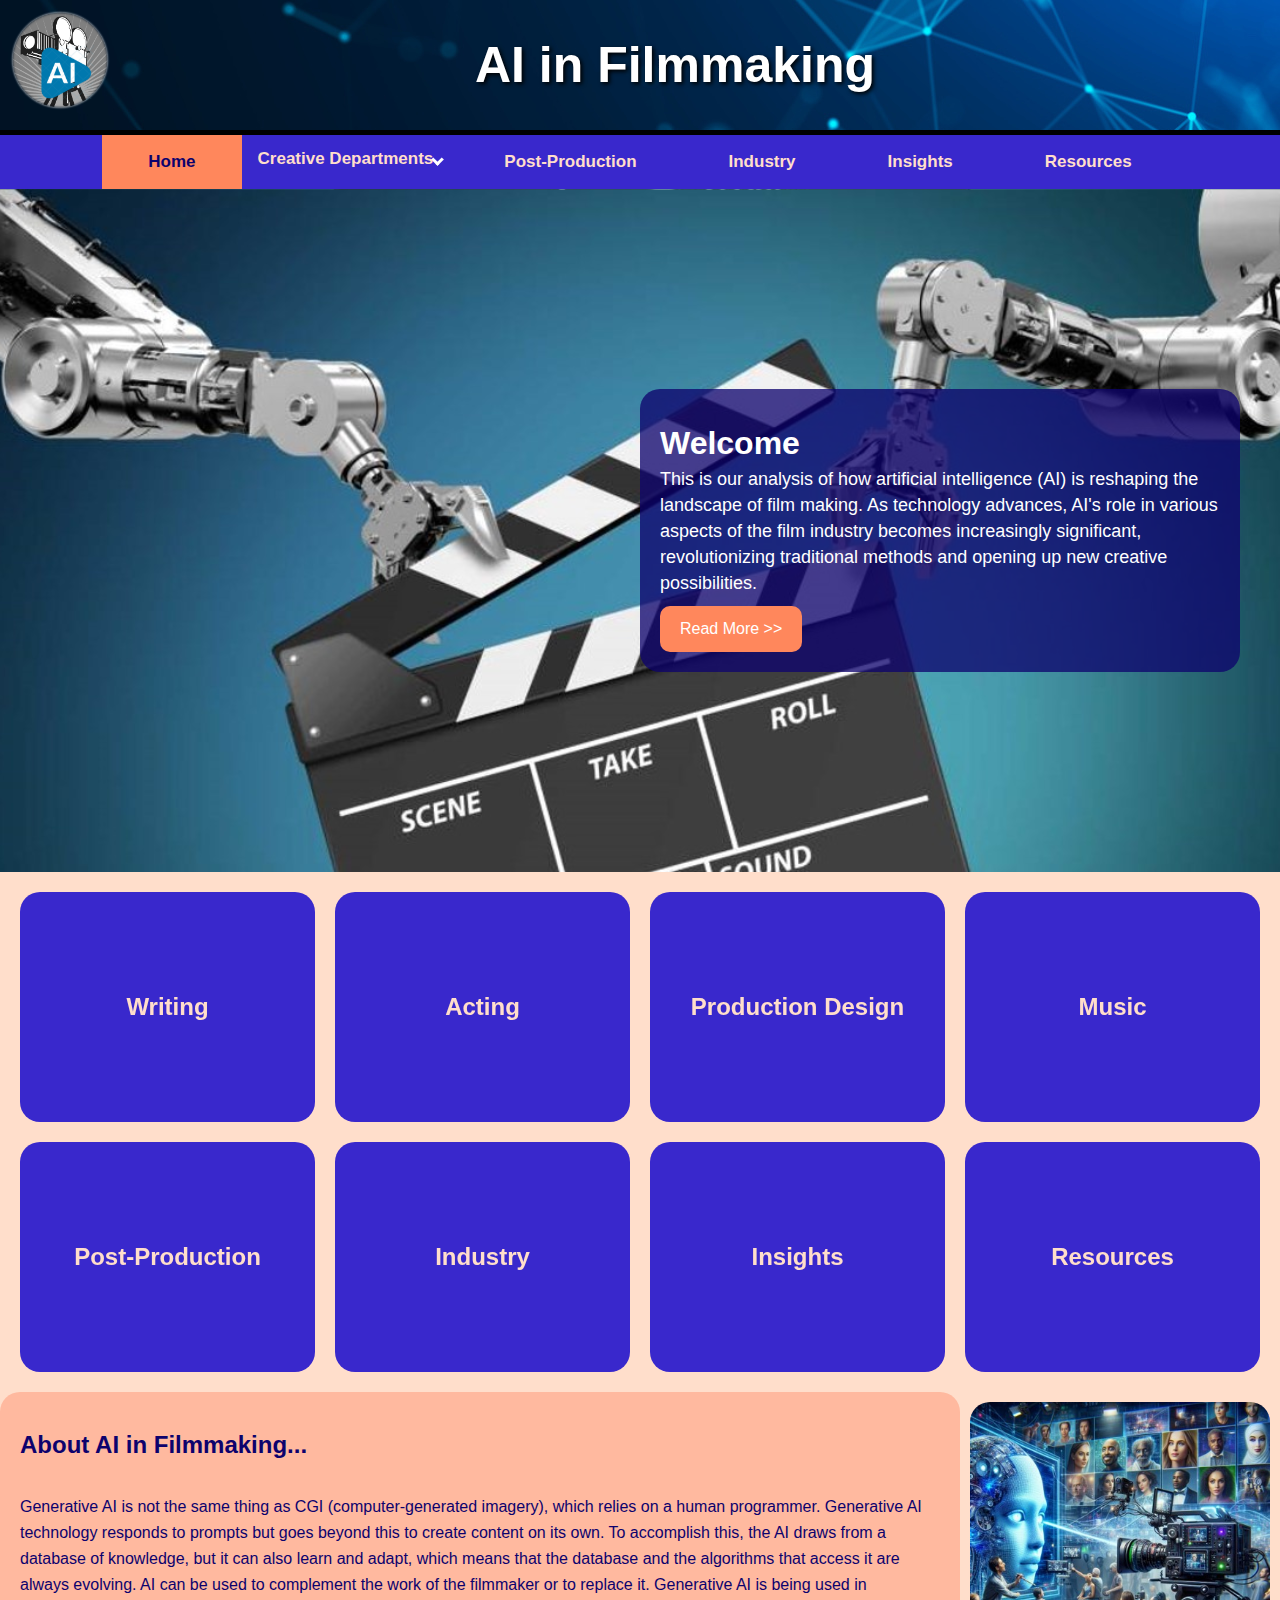
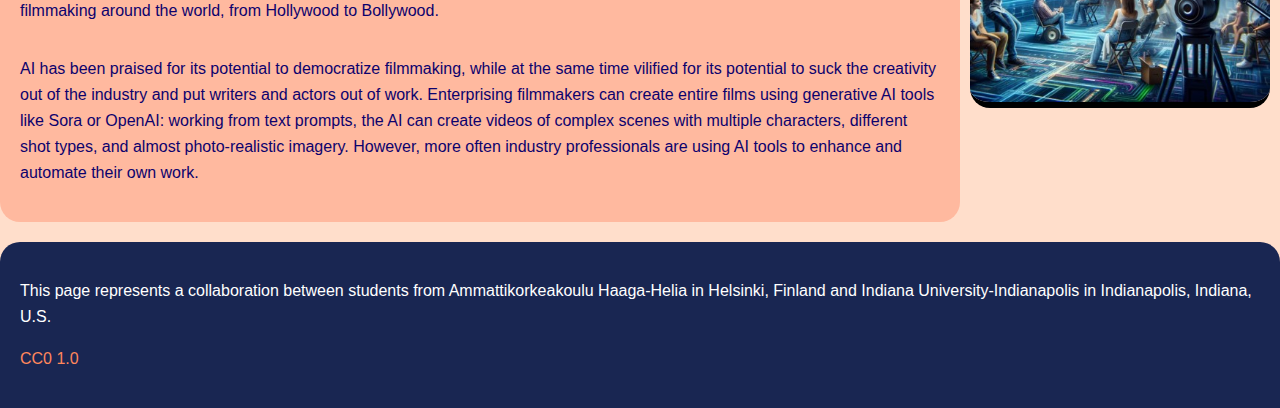
==== commit a60ac680: "Update index.html" ====
--- a/index.html
+++ b/index.html
@@ -21,7 +21,7 @@
 
     <div class="main-grid-container parent">
         <header>
-            <div><img src="images/logo.png" alt="Temitope Logo" class="logo"></div>
+            <div><img src="images/logo.png" alt="AI in Filmmaking Logo" class="logo"></div>
             <h1 class="main-heading">AI in Filmmaking</h1>
         </header>
 
@@ -86,7 +86,7 @@
         </main>
 
         <div class="aside1">
-            <img src="images/aifilm.jpg" alt="AI and Film">
+            <img src="images/aifilm.jpg" alt="Illustration of people sitting infront of a camera recording an AI image">
         </div>
 
         <div class="section">
--- a/css/menu.css
+++ b/css/menu.css
@@ -106,11 +106,7 @@
                float: right;
                display: block;
            }
-
-           .navbar a.icon {
-               background-color: none !important;
-           }
-
+              
            /* The "responsive" class is added to the navbar with JavaScript when the user clicks on the icon. This class makes the navbar look good on small screens (display the links vertically instead of horizontally) */
            .navbar.responsive {
                position: fixed;
@@ -155,5 +151,4 @@
 
        .down {
            transform: rotate(45deg);
-           -webkit-transform: rotate(45deg);
-       }+       }
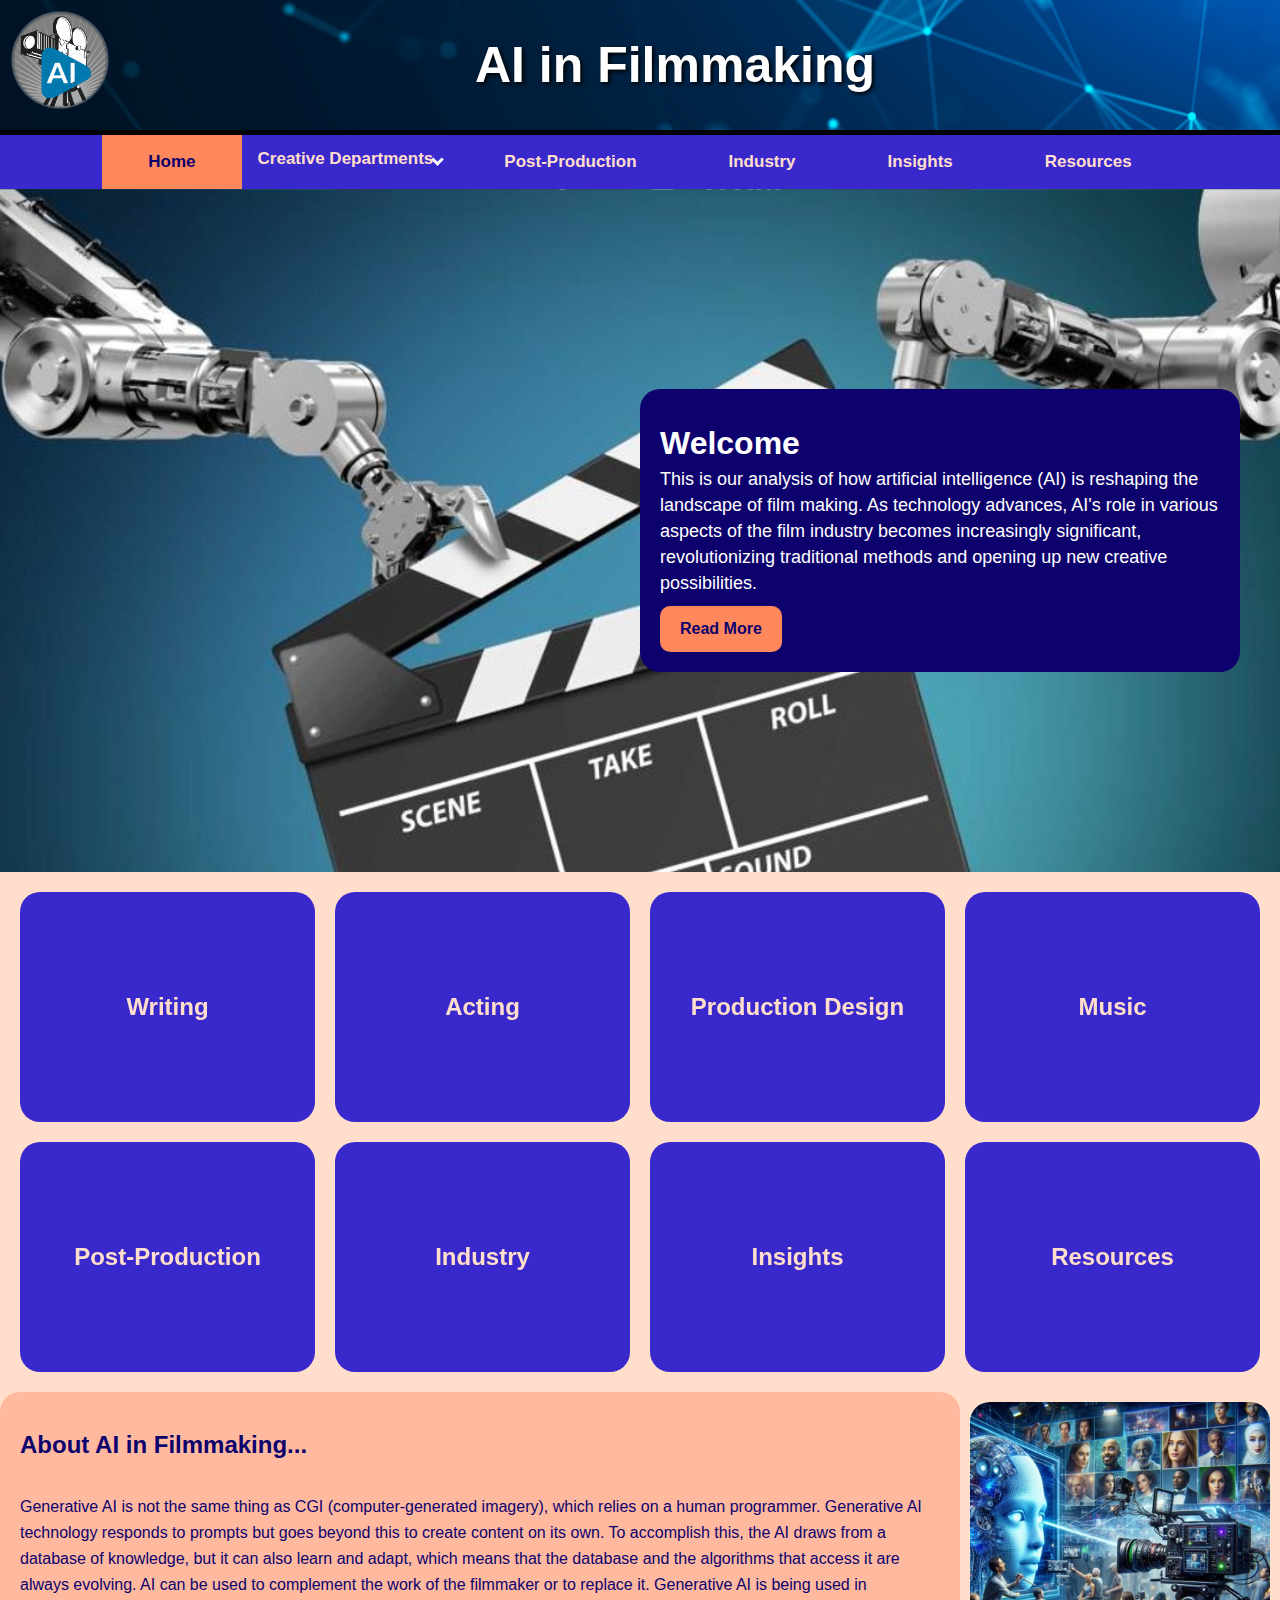
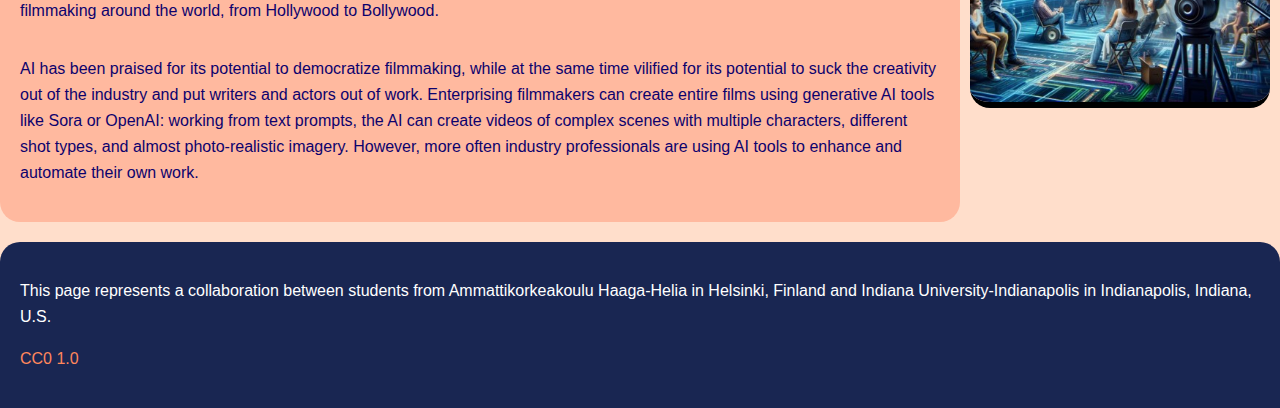
==== commit 96a2add6: "Update index.html" ====
--- a/index.html
+++ b/index.html
@@ -51,7 +51,7 @@
                     increasingly significant, revolutionizing traditional methods and opening up new creative
                     possibilities.</p>
 
-                <a href="#about" class="link">Read More >></a>
+                <a href="#about" class="link">Read More</a>
             </div>
         </div>
         <main class="main1" id="about">
--- a/css/style.css
+++ b/css/style.css
@@ -17,7 +17,7 @@
 
 header {
     grid-area: header;
-    background-color: rgb(121, 181, 221);
+    background-color: rgb(13, 2, 109);
     padding: 10px;
     border-bottom: 5px solid black;
     background-image: url(../images/header_bg.jpg);
@@ -131,7 +131,7 @@
     float: right;
     padding: 20px;
     border-radius: 20px;
-    background-color: #0D026Dc2;
+    background-color: #0d026d;
     /* Adjust as needed */
 }
 
@@ -212,7 +212,8 @@
     display: inline-block;
     padding: 10px 20px;
     background-color: #FF875C;
-    color: white;
+    color: #0d026d;
+    font-weight: bold;
     border-radius: 10px;
     text-decoration: none;
     margin-top: 10px;
@@ -360,4 +361,4 @@
         margin: 0px 0px;
         height: auto;
     }
-}+}
